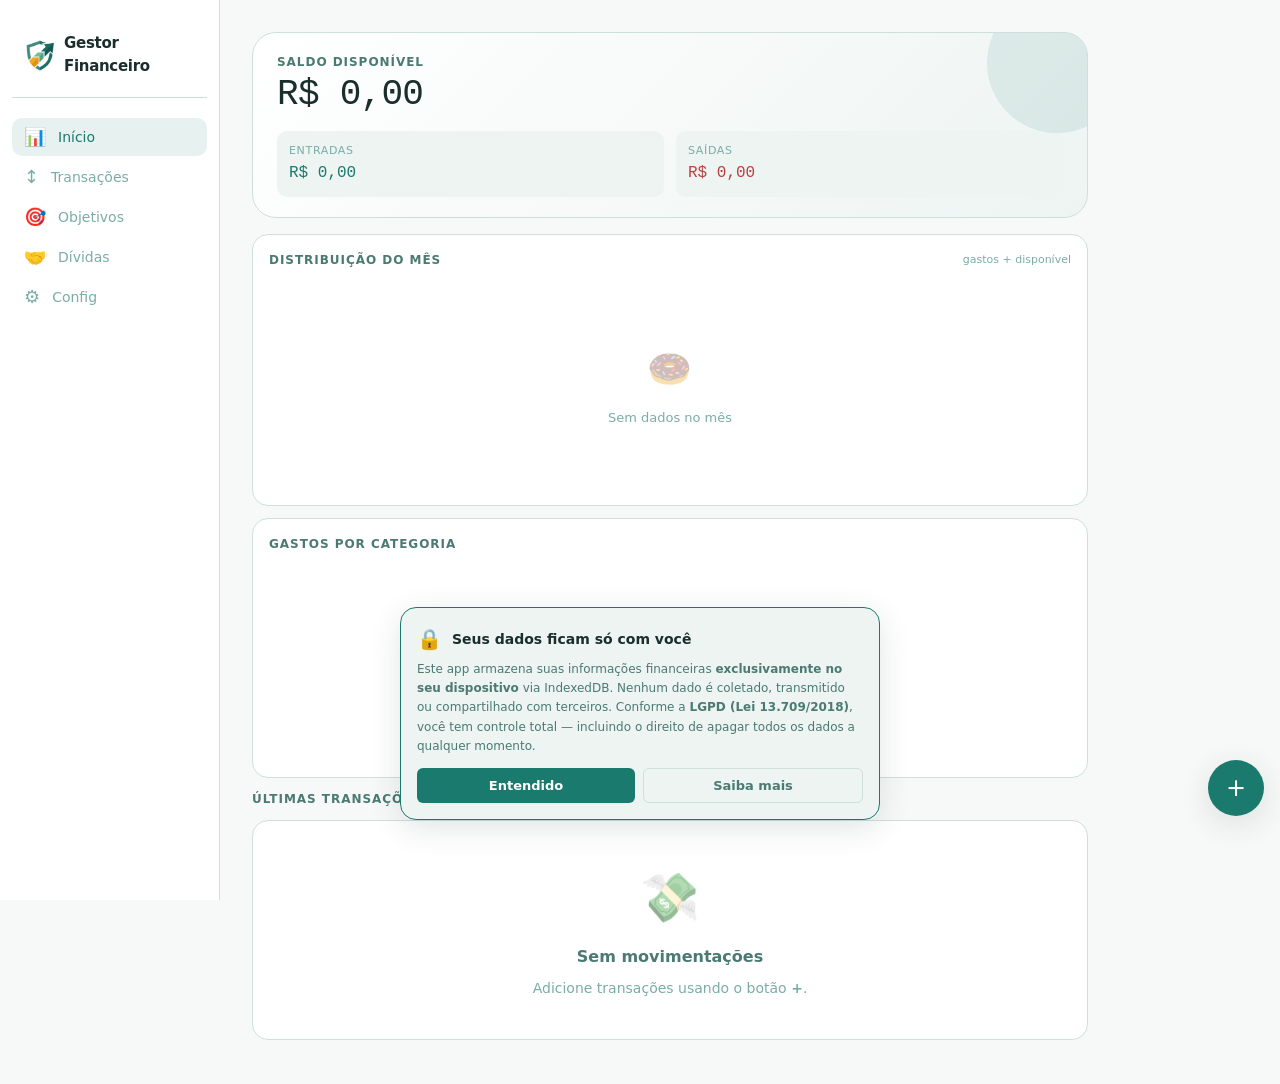
==== index.html @ 72be5dc5 "first commit" ====
<!DOCTYPE html>
<html lang="pt-BR">
<head>
  <meta charset="UTF-8">
  <meta name="viewport" content="width=device-width, initial-scale=1.0, maximum-scale=1.0, user-scalable=no">
  <meta http-equiv="X-UA-Compatible" content="IE=edge">
  <meta name="theme-color" content="#0a1a18">
  <meta name="description" content="Controle suas finanças pessoais com privacidade total. Sem cadastro, sem servidor.">
  <meta name="apple-mobile-web-app-capable" content="yes">
  <meta name="apple-mobile-web-app-status-bar-style" content="black-translucent">
  <meta name="apple-mobile-web-app-title" content="Gestor">
  <meta name="mobile-web-app-capable" content="yes">
  <meta name="application-name" content="Gestor Financeiro">
  <meta name="format-detection" content="telephone=no">

  <!-- Favicon -->
  <link rel="icon" href="[data-uri]">

  <title>Gestor Financeiro</title>

  <!-- CSP: block external connections (LGPD — no data leaves the device) -->
  <meta http-equiv="Content-Security-Policy"
        content="default-src 'self'; script-src 'self' 'unsafe-inline'; style-src 'self' 'unsafe-inline' https://fonts.googleapis.com; font-src https://fonts.gstatic.com; connect-src 'none'; img-src 'self' data: blob:; worker-src blob:; object-src 'none';">

  <!-- Google Fonts: Inter (body) + DM Mono (numbers) -->
  <link rel="preconnect" href="https://fonts.googleapis.com" crossorigin>
  <link rel="preconnect" href="https://fonts.gstatic.com" crossorigin>
  <link href="https://fonts.googleapis.com/css2?family=Inter:wght@400;500;600;700&family=DM+Mono:wght@400;500&display=swap" rel="stylesheet" referrerpolicy="no-referrer">

  <!-- CSS: tokens → base → app -->
  <link rel="stylesheet" href="css/tokens.css">
  <link rel="stylesheet" href="css/base.css">
  <link rel="stylesheet" href="css/app.css">
</head>

<body>
  <!-- Toast container (ARIA live region) -->
  <div class="toast-container" id="toastContainer" aria-live="polite" aria-atomic="false"></div>

  <!-- LGPD Banner -->
  <aside class="lgpd-banner" id="lgpdBanner" role="complementary" aria-label="Aviso de privacidade">
    <div style="display:-webkit-flex;display:flex;-webkit-align-items:center;align-items:center;gap:10px;margin-bottom:6px">
      <span style="font-size:20px">🔒</span>
      <p class="lgpd-banner__title" style="margin:0">Seus dados ficam só com você</p>
    </div>
    <p class="lgpd-banner__text">
      Este app armazena suas informações financeiras <strong>exclusivamente no seu dispositivo</strong> via IndexedDB.
      Nenhum dado é coletado, transmitido ou compartilhado com terceiros. Conforme a <strong>LGPD (Lei 13.709/2018)</strong>,
      você tem controle total — incluindo o direito de apagar todos os dados a qualquer momento.
    </p>
    <div class="lgpd-banner__actions">
      <button class="lgpd-banner__btn lgpd-banner__btn--accept" id="lgpdAccept" aria-label="Aceitar e fechar aviso">Entendido</button>
      <button class="lgpd-banner__btn lgpd-banner__btn--reject" id="lgpdDetails" type="button">Saiba mais</button>
    </div>
  </aside>

  <div class="app-shell">
    <!-- TOP HEADER (mobile only) -->
    <header class="top-header" role="banner">
      <div class="top-header__brand">
        <div class="top-header__brand-icon"><img src="assets/VFIcon.png" alt="Gestor Financeiro" width="36" height="36"></div>
        <span>Gestor</span>
      </div>
      <nav class="top-header__month-nav" aria-label="Navegação mensal">
        <button class="month-nav__btn" id="prevMonthBtn" aria-label="Mês anterior">‹</button>
        <span class="month-nav__label" id="monthLabel" aria-live="polite">Mês</span>
        <button class="month-nav__btn" id="nextMonthBtn" aria-label="Próximo mês">›</button>
      </nav>
    </header>

    <!-- BOTTOM / SIDE NAV -->
    <nav class="bottom-nav" role="navigation" aria-label="Navegação principal">
      <div class="bottom-nav__brand" id="desktopBrand" style="display:none">
        <span class="bottom-nav__brand-icon"><img src="assets/VFIcon.png" alt="Gestor Financeiro" width="28" height="28"></span>
        Gestor Financeiro
      </div>

      <button class="bottom-nav__item is-active" data-page="dashboard" aria-label="Dashboard" aria-current="page">
        <span class="bottom-nav__icon" aria-hidden="true">📊</span>
        <span>Início</span>
      </button>
      <button class="bottom-nav__item" data-page="transacoes" aria-label="Transações">
        <span class="bottom-nav__icon" aria-hidden="true">↕️</span>
        <span>Transações</span>
      </button>
      <button class="bottom-nav__item" data-page="objetivos" aria-label="Objetivos">
        <span class="bottom-nav__icon" aria-hidden="true">🎯</span>
        <span>Objetivos</span>
      </button>
      <button class="bottom-nav__item" data-page="dividas" aria-label="Dívidas">
        <span class="bottom-nav__icon" aria-hidden="true">🤝</span>
        <span>Dívidas</span>
      </button>
      <button class="bottom-nav__item" data-page="config" aria-label="Configurações">
        <span class="bottom-nav__icon" aria-hidden="true">⚙️</span>
        <span>Config</span>
      </button>
    </nav>

    <!-- MAIN CONTENT -->
    <main class="main-content" id="mainContent" role="main">

      <!-- ======== PAGE: DASHBOARD ======== -->
      <section class="page is-active fade-in" id="page-dashboard" aria-label="Dashboard">
        <div class="balance-hero" id="balanceHero">
          <p class="balance-hero__label">Saldo disponível</p>
          <p class="balance-hero__amount" id="balanceAmount" aria-live="polite" aria-atomic="true">R$ 0,00</p>
          <div class="balance-hero__stats">
            <div class="balance-stat">
              <p class="balance-stat__label">Entradas</p>
              <p class="balance-stat__value balance-stat__value--green" id="totalIncome">R$ 0,00</p>
            </div>
            <div class="balance-stat">
              <p class="balance-stat__label">Saídas</p>
              <p class="balance-stat__value balance-stat__value--red" id="totalExpense">R$ 0,00</p>
            </div>
          </div>
        </div>

        <div class="card" id="donutCard">
          <div class="card__header">
            <h2 class="card__title">Distribuição do mês</h2>
            <span style="font-size:.6875rem;color:var(--clr-text-dim)">gastos + disponível</span>
          </div>
          <div class="donut-wrap" id="donutWrap">
            <div class="donut-empty">
              <p class="empty-state__icon" style="font-size:36px;opacity:.4">🍩</p>
              <p style="font-size:.8125rem;color:var(--clr-text-dim);margin-top:8px">Sem dados no mês</p>
            </div>
          </div>
          <div class="donut-legend" id="donutLegend" role="list" aria-label="Legenda do gráfico"></div>
        </div>

        <div class="card">
          <div class="card__header">
            <h2 class="card__title">Gastos por categoria</h2>
          </div>
          <div id="categoriesBreakdown">
            <div class="empty-state">
              <p class="empty-state__icon">📋</p>
              <p class="empty-state__title">Nenhum gasto ainda</p>
              <p class="empty-state__desc">Adicione transações para ver o resumo por categoria.</p>
            </div>
          </div>
        </div>

        <div class="section-header">
          <h2 class="section-title">Últimas transações</h2>
        </div>
        <div class="card card--flush" id="recentTxCard">
          <div class="tx-list" id="recentTxList">
            <div class="empty-state">
              <p class="empty-state__icon">💸</p>
              <p class="empty-state__title">Sem movimentações</p>
              <p class="empty-state__desc">Toque em <strong>+</strong> para registrar sua primeira transação.</p>
            </div>
          </div>
        </div>
      </section>

      <!-- ======== PAGE: TRANSAÇÕES ======== -->
      <section class="page fade-in" id="page-transacoes" aria-label="Transações">
        <div class="section-header">
          <h2 class="section-title">Todas as transações</h2>
          <div class="top-header__month-nav" aria-label="Navegação mensal">
            <button class="month-nav__btn" id="prevMonthBtn2" aria-label="Mês anterior">‹</button>
            <span class="month-nav__label" id="monthLabel2">Mês</span>
            <button class="month-nav__btn" id="nextMonthBtn2" aria-label="Próximo mês">›</button>
          </div>
        </div>

        <div class="tx-filters" id="txFilters">
          <div class="tx-filters__row">
            <button class="tx-filter-chip is-active" data-filter-type="all">Todos</button>
            <button class="tx-filter-chip" data-filter-type="receita">↑ Entradas</button>
            <button class="tx-filter-chip" data-filter-type="despesa">↓ Saídas</button>
          </div>
          <div class="tx-filters__row" style="margin-top:var(--sp-2)">
            <select class="tx-filter-select" id="txFilterCategory" aria-label="Filtrar por categoria">
              <option value="">Todas as categorias</option>
            </select>
            <select class="tx-filter-select" id="txFilterPayment" aria-label="Filtrar por pagamento">
              <option value="">Todas as formas</option>
              <option value="PIX">PIX</option>
              <option value="Cartão de Crédito">Cartão de Crédito</option>
              <option value="Cartão de Débito">Cartão de Débito</option>
              <option value="Boleto">Boleto</option>
              <option value="Dinheiro">Dinheiro</option>
            </select>
          </div>
        </div>

        <div class="card card--flush" id="allTxCard">
          <div class="tx-list" id="allTxList">
            <div class="empty-state">
              <p class="empty-state__icon">💸</p>
              <p class="empty-state__title">Sem movimentações neste mês</p>
              <p class="empty-state__desc">Adicione receitas ou despesas usando o botão <strong>+</strong>.</p>
            </div>
          </div>
        </div>
      </section>

      <!-- ======== PAGE: OBJETIVOS ======== -->
      <section class="page fade-in" id="page-objetivos" aria-label="Objetivos financeiros">
        <div class="section-header">
          <h2 class="section-title">Meus objetivos</h2>
          <button class="btn btn--sm" id="addGoalBtn" style="width:auto;background:var(--clr-accent-bg);border:1px solid var(--clr-accent);color:var(--clr-accent);">
            + Novo objetivo
          </button>
        </div>
        <div id="goalsList">
          <div class="empty-state">
            <p class="empty-state__icon">🎯</p>
            <p class="empty-state__title">Nenhum objetivo ainda</p>
            <p class="empty-state__desc">Crie metas financeiras como Reserva de Emergência ou Viagem dos Sonhos.</p>
          </div>
        </div>
      </section>

      <!-- ======== PAGE: DÍVIDAS ======== -->
      <section class="page fade-in" id="page-dividas" aria-label="Controle de dívidas">
        <div class="section-header">
          <h2 class="section-title">Controle de dívidas</h2>
          <button class="btn btn--sm" id="addDebtBtn" style="width:auto;background:var(--clr-accent-bg);border:1px solid var(--clr-accent);color:var(--clr-accent);">
            + Nova dívida
          </button>
        </div>

        <div class="tab-bar" role="tablist">
          <button class="tab-bar__tab is-active" role="tab" data-debt-tab="devo" aria-selected="true">💳 Devo</button>
          <button class="tab-bar__tab" role="tab" data-debt-tab="me_devem" aria-selected="false">📥 Me devem</button>
        </div>

        <div id="debtsList">
          <div class="empty-state">
            <p class="empty-state__icon">🤝</p>
            <p class="empty-state__title">Nenhum registro</p>
            <p class="empty-state__desc">Registre dívidas a pagar ou valores que te devem.</p>
          </div>
        </div>
      </section>

      <!-- ======== PAGE: CONFIGURAÇÕES ======== -->
      <section class="page fade-in" id="page-config" aria-label="Configurações">
        <div class="config-logo-wrap">
          <img src="assets/VFLogo.png" alt="Gestor Financeiro" class="config-logo">
        </div>

        <div class="section-header">
          <h2 class="section-title">Configurações</h2>
        </div>

        <div class="card" style="margin-bottom:var(--sp-4)">
          <div class="card__header">
            <h3 class="card__title">Aparência</h3>
          </div>
          <p style="font-size:.8125rem;color:var(--clr-text-muted);margin-bottom:var(--sp-4);line-height:1.6">
            O tema segue automaticamente as preferências do seu sistema. Você pode substituir manualmente abaixo.
          </p>
          <div class="theme-toggle-group" role="group" aria-label="Escolha o tema">
            <button class="theme-btn" id="themeDarkBtn"  data-theme-val="dark">
              <span class="theme-btn__icon">🌙</span>
              <span class="theme-btn__label">Escuro</span>
            </button>
            <button class="theme-btn" id="themeAutoBtn"  data-theme-val="auto">
              <span class="theme-btn__icon">⚙️</span>
              <span class="theme-btn__label">Automático</span>
            </button>
            <button class="theme-btn" id="themeLightBtn" data-theme-val="light">
              <span class="theme-btn__icon">☀️</span>
              <span class="theme-btn__label">Claro</span>
            </button>
          </div>
        </div>

        <div class="card" style="margin-bottom:var(--sp-4)">
          <div class="card__header">
            <h3 class="card__title">Backup dos dados</h3>
          </div>
          <p style="font-size:.8125rem;color:var(--clr-text-muted);margin-bottom:var(--sp-4);line-height:1.6">
            Seus dados ficam salvos neste dispositivo. Faça backup regularmente para não perder suas informações.
          </p>
          <div class="backup-actions">
            <button class="backup-btn" id="exportBtn">
              <span class="backup-btn__icon">📤</span>
              <span>Exportar JSON</span>
            </button>
            <button class="backup-btn" id="shareBtn" style="background:var(--clr-accent);color:var(--clr-accent-text)">
              <span class="backup-btn__icon">🔗</span>
              <span>Compartilhar</span>
            </button>
            <label class="backup-btn" for="importInput" style="cursor:pointer">
              <span class="backup-btn__icon">📥</span>
              <span>Importar JSON</span>
              <input type="file" id="importInput" accept=".json" style="display:none" aria-label="Importar arquivo de backup">
            </label>
          </div>
        </div>

        <div class="card">
          <div class="card__header">
            <h3 class="card__title">Dados & Privacidade</h3>
          </div>
          <p style="font-size:.8125rem;color:var(--clr-text-muted);margin-bottom:var(--sp-3);line-height:1.6" id="privacidade">
            🔒 <strong>100% local e privado.</strong> Todos os dados são armazenados no seu navegador via IndexedDB
            e <strong>nunca saem do seu dispositivo</strong>. Nenhuma informação é enviada a servidores externos.
          </p>
          <p style="font-size:.8125rem;color:var(--clr-text-muted);margin-bottom:var(--sp-4);line-height:1.6">
            📋 <strong>LGPD (Lei 13.709/2018):</strong> Você tem direito de acessar, corrigir e excluir seus dados
            a qualquer momento usando o botão abaixo. Nenhum dado é compartilhado com terceiros.
          </p>
          <button class="btn btn--danger btn--sm" id="clearDataBtn" style="width:100%">
            🗑️ Apagar todos os dados
          </button>
        </div>

        <div class="card mt-4" style="background:transparent;border-color:var(--clr-border)">
          <p style="font-size:.75rem;color:var(--clr-text-dim);text-align:center;line-height:1.8">
            Gestor Financeiro v1.1 · 100% offline<br>
            Nenhum cadastro necessário · LGPD compliant<br>
            <button id="privPolicyBtn" type="button" style="background:none;border:none;color:var(--clr-accent);font-size:.75rem;cursor:pointer;text-decoration:underline;padding:0">Política de Privacidade</button>
          </p>
        </div>
      </section>

    </main>
  </div>

  <!-- FAB -->
  <button class="fab" id="fabBtn" aria-label="Adicionar transação">+</button>

  <!-- CONFIRM DIALOG -->
  <div class="overlay" id="confirmDialog" role="alertdialog" aria-modal="true" aria-labelledby="confirmMsg"
       style="-webkit-align-items:center;align-items:center;-webkit-justify-content:center;justify-content:center">
    <div class="confirm-dialog__box">
      <span class="confirm-dialog__icon" aria-hidden="true" id="confirmIcon">⚠️</span>
      <p class="confirm-dialog__msg" id="confirmMsg"></p>
      <div class="confirm-dialog__actions">
        <button class="btn btn--danger" id="confirmOkBtn" type="button">Confirmar</button>
        <button class="btn btn--ghost"  id="confirmCancelBtn" type="button">Cancelar</button>
      </div>
    </div>
  </div>

  <!-- DRAWER: NOVA TRANSAÇÃO -->
  <div class="overlay" id="txOverlay" role="dialog" aria-modal="true" aria-label="Nova transação">
    <div class="drawer" id="txDrawer">
      <div class="drawer__handle" aria-hidden="true"></div>
      <h2 class="drawer__title" id="txDrawerTitle">Nova transação</h2>

      <div class="type-toggle" role="group" aria-label="Tipo de transação">
        <button class="type-toggle__btn is-active-income" id="typeIncomeBtn" aria-pressed="true">↑ Entrada</button>
        <button class="type-toggle__btn" id="typeExpenseBtn" aria-pressed="false">↓ Saída</button>
      </div>

      <div class="form-group">
        <label class="form-label" for="txAmount">Valor (R$)</label>
        <input type="tel" class="form-control form-control--mono" id="txAmount" placeholder="0,00" inputmode="decimal" autocomplete="off">
        <span class="form-error" id="txAmountError">Informe um valor válido.</span>
      </div>

      <div class="form-group">
        <label class="form-label" for="txDesc">Descrição</label>
        <input type="text" class="form-control" id="txDesc" placeholder="Ex: Supermercado, Salário..." maxlength="80" autocomplete="off">
        <span class="form-error" id="txDescError">Descrição obrigatória.</span>
      </div>

      <div class="form-group" id="categoryGroup">
        <label class="form-label" for="txCategory">Categoria</label>
        <select class="form-control" id="txCategory"></select>
      </div>

      <div class="form-group" id="paymentGroup">
        <label class="form-label" for="txPayment">Forma de pagamento</label>
        <select class="form-control" id="txPayment">
          <option value="PIX">⚡ PIX</option>
          <option value="Cartão de Crédito">💳 Cartão de Crédito</option>
          <option value="Cartão de Débito">🏦 Cartão de Débito</option>
          <option value="Boleto">📄 Boleto</option>
          <option value="Dinheiro">💵 Dinheiro</option>
        </select>
      </div>

      <div class="form-group" id="installmentGroup" style="display:none">
        <label class="form-label">Parcelamento</label>
        <div class="installment-row">
          <div>
            <label class="form-label" for="txInstallCurrent" style="font-size:.7rem">Parcela atual</label>
            <input type="tel" class="form-control" id="txInstallCurrent" value="1" min="1" inputmode="numeric">
          </div>
          <div>
            <label class="form-label" for="txInstallTotal" style="font-size:.7rem">Total de parcelas</label>
            <input type="tel" class="form-control" id="txInstallTotal" value="1" min="1" inputmode="numeric">
          </div>
        </div>
      </div>

      <div class="form-group">
        <label class="form-label" for="txDate">Data</label>
        <input type="date" class="form-control" id="txDate">
      </div>

      <button class="btn btn--primary mt-4" id="saveTxBtn">Salvar transação</button>
      <button class="btn btn--ghost mt-2" id="cancelTxBtn">Cancelar</button>
    </div>
  </div>

  <!-- DRAWER: NOVO OBJETIVO -->
  <div class="overlay" id="goalOverlay" role="dialog" aria-modal="true" aria-label="Novo objetivo">
    <div class="drawer">
      <div class="drawer__handle" aria-hidden="true"></div>
      <h2 class="drawer__title" id="goalDrawerTitle">Novo objetivo</h2>

      <div class="form-group">
        <label class="form-label" for="goalName">Nome do objetivo</label>
        <input type="text" class="form-control" id="goalName" placeholder="Ex: Reserva de Emergência" maxlength="60" autocomplete="off">
        <span class="form-error" id="goalNameError">Nome obrigatório.</span>
      </div>

      <div class="form-group">
        <label class="form-label" for="goalTarget">Valor alvo (R$)</label>
        <input type="tel" class="form-control form-control--mono" id="goalTarget" placeholder="0,00" inputmode="decimal" autocomplete="off">
        <span class="form-error" id="goalTargetError">Informe um valor válido.</span>
      </div>

      <div class="form-group">
        <label class="form-label" for="goalDeadline">Data limite</label>
        <input type="date" class="form-control" id="goalDeadline">
      </div>

      <button class="btn btn--primary mt-4" id="saveGoalBtn">Criar objetivo</button>
      <button class="btn btn--ghost mt-2" id="cancelGoalBtn">Cancelar</button>
    </div>
  </div>

  <!-- DRAWER: NOVA DÍVIDA -->
  <div class="overlay" id="debtOverlay" role="dialog" aria-modal="true" aria-label="Nova dívida">
    <div class="drawer">
      <div class="drawer__handle" aria-hidden="true"></div>
      <h2 class="drawer__title">Nova dívida</h2>

      <div class="type-toggle" role="group" aria-label="Tipo de dívida">
        <button class="type-toggle__btn is-active-expense" id="debtTypeDewoBtn" data-type="devo" aria-pressed="true">💳 Devo</button>
        <button class="type-toggle__btn" id="debtTypeMeBtn" data-type="me_devem" aria-pressed="false">📥 Me devem</button>
      </div>

      <div class="form-group">
        <label class="form-label" for="debtDesc">Descrição</label>
        <input type="text" class="form-control" id="debtDesc" placeholder="Ex: Empréstimo carro..." maxlength="80" autocomplete="off">
        <span class="form-error" id="debtDescError">Descrição obrigatória.</span>
      </div>

      <div class="form-group">
        <label class="form-label" for="debtTotal">Valor total (R$)</label>
        <input type="tel" class="form-control form-control--mono" id="debtTotal" placeholder="0,00" inputmode="decimal" autocomplete="off">
        <span class="form-error" id="debtTotalError">Informe um valor válido.</span>
      </div>

      <div class="form-group">
        <label class="form-label" for="debtPaid">Valor já pago (R$)</label>
        <input type="tel" class="form-control form-control--mono" id="debtPaid" placeholder="0,00" inputmode="decimal" value="0">
      </div>

      <div class="form-group">
        <label class="form-label" for="debtDue">Vencimento</label>
        <input type="date" class="form-control" id="debtDue">
      </div>

      <button class="btn btn--primary mt-4" id="saveDebtBtn">Salvar dívida</button>
      <button class="btn btn--ghost mt-2" id="cancelDebtBtn">Cancelar</button>
    </div>
  </div>

  <!-- DRAWER: APORTE / RESGATE EM OBJETIVO -->
  <div class="overlay" id="goalActionOverlay" role="dialog" aria-modal="true" aria-label="Movimentação no objetivo">
    <div class="drawer">
      <div class="drawer__handle" aria-hidden="true"></div>
      <h2 class="drawer__title" id="goalActionTitle">Aportar no objetivo</h2>
      <input type="hidden" id="goalActionId">
      <input type="hidden" id="goalActionType">

      <div class="form-group">
        <label class="form-label" for="goalActionAmt">Valor (R$)</label>
        <input type="tel" class="form-control form-control--mono" id="goalActionAmt" placeholder="0,00" inputmode="decimal" autocomplete="off">
        <span class="form-error" id="goalActionAmtError">Informe um valor válido.</span>
      </div>

      <button class="btn btn--primary mt-4" id="saveGoalActionBtn">Confirmar</button>
      <button class="btn btn--ghost mt-2" id="cancelGoalActionBtn">Cancelar</button>
    </div>
  </div>

  <!-- DRAWER: AMORTIZAÇÃO DE DÍVIDA -->
  <div class="overlay" id="payDebtOverlay" role="dialog" aria-modal="true" aria-label="Registrar pagamento">
    <div class="drawer">
      <div class="drawer__handle" aria-hidden="true"></div>
      <h2 class="drawer__title">Registrar pagamento</h2>
      <input type="hidden" id="payDebtId">
      <input type="hidden" id="payDebtTipo">

      <div class="form-group">
        <label class="form-label" for="payDebtAmt">Valor pago agora (R$)</label>
        <input type="tel" class="form-control form-control--mono" id="payDebtAmt" placeholder="0,00" inputmode="decimal" autocomplete="off">
        <span class="form-error" id="payDebtAmtError">Informe um valor válido.</span>
      </div>

      <button class="btn btn--primary mt-4" id="savePayDebtBtn">Registrar pagamento</button>
      <button class="btn btn--ghost mt-2" id="cancelPayDebtBtn">Cancelar</button>
    </div>
  </div>

  <!-- DRAWER: EDITAR OBJETIVO -->
  <div class="overlay" id="editGoalOverlay" role="dialog" aria-modal="true" aria-label="Editar objetivo">
    <div class="drawer">
      <div class="drawer__handle" aria-hidden="true"></div>
      <h2 class="drawer__title">Editar objetivo</h2>
      <input type="hidden" id="editGoalId">

      <div class="form-group">
        <label class="form-label" for="editGoalName">Nome</label>
        <input type="text" class="form-control" id="editGoalName" maxlength="60" autocomplete="off">
        <span class="form-error" id="editGoalNameError">Nome obrigatório.</span>
      </div>

      <div class="form-group">
        <label class="form-label" for="editGoalTarget">Valor alvo (R$)</label>
        <input type="tel" class="form-control form-control--mono" id="editGoalTarget" placeholder="0,00" inputmode="decimal" autocomplete="off">
        <span class="form-error" id="editGoalTargetError">Informe um valor válido.</span>
      </div>

      <div class="form-group">
        <label class="form-label" for="editGoalCurrent">Valor atual (R$)</label>
        <input type="tel" class="form-control form-control--mono" id="editGoalCurrent" placeholder="0,00" inputmode="decimal" autocomplete="off">
      </div>

      <div class="form-group">
        <label class="form-label" for="editGoalDeadline">Data limite</label>
        <input type="date" class="form-control" id="editGoalDeadline">
      </div>

      <button class="btn btn--primary mt-4" id="saveEditGoalBtn">Salvar alterações</button>
      <button class="btn btn--ghost mt-2" id="cancelEditGoalBtn">Cancelar</button>
    </div>
  </div>

  <!-- DRAWER: EDITAR DÍVIDA -->
  <div class="overlay" id="editDebtOverlay" role="dialog" aria-modal="true" aria-label="Editar dívida">
    <div class="drawer">
      <div class="drawer__handle" aria-hidden="true"></div>
      <h2 class="drawer__title">Editar dívida</h2>
      <input type="hidden" id="editDebtId">

      <div class="type-toggle" role="group" aria-label="Tipo de dívida">
        <button class="type-toggle__btn" id="editDebtTypeDewoBtn" data-type="devo" aria-pressed="false">💳 Devo</button>
        <button class="type-toggle__btn" id="editDebtTypeMeBtn"   data-type="me_devem" aria-pressed="false">📥 Me devem</button>
      </div>

      <div class="form-group">
        <label class="form-label" for="editDebtDesc">Descrição</label>
        <input type="text" class="form-control" id="editDebtDesc" maxlength="80" autocomplete="off">
        <span class="form-error" id="editDebtDescError">Descrição obrigatória.</span>
      </div>

      <div class="form-group">
        <label class="form-label" for="editDebtTotal">Valor total (R$)</label>
        <input type="tel" class="form-control form-control--mono" id="editDebtTotal" placeholder="0,00" inputmode="decimal" autocomplete="off">
        <span class="form-error" id="editDebtTotalError">Informe um valor válido.</span>
      </div>

      <div class="form-group">
        <label class="form-label" for="editDebtPaid">Valor já pago (R$)</label>
        <input type="tel" class="form-control form-control--mono" id="editDebtPaid" placeholder="0,00" inputmode="decimal" autocomplete="off">
      </div>

      <div class="form-group">
        <label class="form-label" for="editDebtDue">Vencimento</label>
        <input type="date" class="form-control" id="editDebtDue">
      </div>

      <button class="btn btn--primary mt-4" id="saveEditDebtBtn">Salvar alterações</button>
      <button class="btn btn--ghost mt-2" id="cancelEditDebtBtn">Cancelar</button>
    </div>
  </div>

  <!-- DRAWER: EDITAR TRANSAÇÃO -->
  <div class="overlay" id="editTxOverlay" role="dialog" aria-modal="true" aria-label="Editar transação">
    <div class="drawer">
      <div class="drawer__handle" aria-hidden="true"></div>
      <h2 class="drawer__title">Editar transação</h2>
      <input type="hidden" id="editTxId">

      <span id="editTxLinkedBadge" style="display:none;align-items:center;gap:6px;font-size:.75rem;font-weight:600;color:var(--clr-accent);background:var(--clr-accent-bg);border:1px solid var(--clr-accent);border-radius:100px;padding:3px 10px;margin-bottom:var(--sp-3)"></span>

      <div class="type-toggle" role="group" aria-label="Tipo de transação">
        <button class="type-toggle__btn" id="editTypeIncomeBtn" aria-pressed="false">↑ Entrada</button>
        <button class="type-toggle__btn" id="editTypeExpenseBtn" aria-pressed="false">↓ Saída</button>
      </div>

      <div class="form-group">
        <label class="form-label" for="editTxAmount">Valor (R$)</label>
        <input type="tel" class="form-control form-control--mono" id="editTxAmount" placeholder="0,00" inputmode="decimal" autocomplete="off">
        <span class="form-error" id="editTxAmountError">Informe um valor válido.</span>
      </div>

      <div class="form-group">
        <label class="form-label" for="editTxDesc">Descrição</label>
        <input type="text" class="form-control" id="editTxDesc" maxlength="80" autocomplete="off">
        <span class="form-error" id="editTxDescError">Descrição obrigatória.</span>
      </div>

      <div class="form-group">
        <label class="form-label" for="editTxCategory">Categoria</label>
        <select class="form-control" id="editTxCategory"></select>
      </div>

      <div class="form-group" id="editPaymentGroup">
        <label class="form-label" for="editTxPayment">Forma de pagamento</label>
        <select class="form-control" id="editTxPayment">
          <option value="PIX">⚡ PIX</option>
          <option value="Cartão de Crédito">💳 Cartão de Crédito</option>
          <option value="Cartão de Débito">🏦 Cartão de Débito</option>
          <option value="Boleto">📄 Boleto</option>
          <option value="Dinheiro">💵 Dinheiro</option>
        </select>
      </div>

      <div class="form-group">
        <label class="form-label" for="editTxDate">Data</label>
        <input type="date" class="form-control" id="editTxDate">
      </div>

      <button class="btn btn--primary mt-4" id="saveEditTxBtn">Salvar alterações</button>
      <button class="btn btn--ghost mt-2" id="cancelEditTxBtn">Cancelar</button>
    </div>
  </div>

  <!-- Bootstrap vanilla JS (ES modules) -->
  <script type="module" src="src/app.js"></script>
</body>
</html>
---- css/tokens.css ----
/* ============================================================
   CSS CUSTOM PROPERTIES — Design Tokens
   Brand palette: teal-green (#1a7a6e, #2aab96), amber/gold (#e8a020), dark navy bg
   Supports: dark (default), light, auto (system preference)
   ============================================================ */

/* ── DARK MODE (DEFAULT) ─────────────────────────────────────── */
:root {
  /* Brand — from logo */
  --clr-teal:        #2aab96;
  --clr-teal-dim:    #1a7a6e;
  --clr-teal-deep:   #0e5c52;
  --clr-gold:        #e8a020;
  --clr-gold-dim:    #b87a10;

  /* Backgrounds */
  --clr-bg:          #0a1a18;
  --clr-surface:     #112420;
  --clr-surface-2:   #1a3530;
  --clr-border:      #234d45;

  /* Text */
  --clr-text:        #e8f5f3;
  --clr-text-muted:  #7ab8b0;
  --clr-text-dim:    #4a8880;

  /* Semantic — Expense categories */
  --clr-green:       #2aab96;
  --clr-green-dim:   #1a7a6e;
  --clr-green-bg:    rgba(42,171,150,.15);
  --clr-red:         #ef5350;
  --clr-red-dim:     #c62828;
  --clr-red-bg:      rgba(239,83,80,.13);
  --clr-amber:       #e8a020;
  --clr-amber-bg:    rgba(232,160,32,.15);
  --clr-blue:        #26a69a;
  --clr-blue-bg:     rgba(38,166,154,.13);

  /* Semantic — Income categories (distinct from expense) */
  --clr-income-teal:  #26a69a;
  --clr-income-green: #66bb6a;
  --clr-income-orange:#ffa726;
  --clr-income-blue:  #42a5f5;
  --clr-income-purple:#ab47bc;
  --clr-income-red:   #ef5350;
  --clr-income-cyan:  #26c6da;
  --clr-income-lime:  #d4e157;

  /* Linked categories */
  --clr-goal:        #f06292;
  --clr-debt:        #ff8a65;

  /* Accent (primary action) */
  --clr-accent:      #2aab96;
  --clr-accent-bg:   rgba(42,171,150,.15);
  --clr-accent-text: #0a1a18;

  /* Header */
  --clr-header-bg:   rgba(10,26,24,.96);

  /* Shadows */
  --shadow-sm: 0 1px 3px rgba(0,0,0,.5);
  --shadow-md: 0 4px 16px rgba(0,0,0,.6);
  --shadow-lg: 0 8px 32px rgba(0,0,0,.7);

  /* Typography */
  --font-body:  'Inter', system-ui, sans-serif;
  --font-mono:  'DM Mono', 'Courier New', monospace;

  /* Spacing grid: 8px base */
  --sp-1: 4px;  --sp-2: 8px;  --sp-3: 12px; --sp-4: 16px;
  --sp-5: 20px; --sp-6: 24px; --sp-8: 32px; --sp-10: 40px;

  /* Radius */
  --r-sm: 6px; --r-md: 10px; --r-lg: 16px; --r-xl: 24px;

  /* Transitions */
  --t-fast: 150ms ease; --t-base: 250ms ease; --t-slow: 400ms ease;

  /* Nav */
  --nav-h: 64px; --bottom-nav-h: 68px;

  /* Donut chart — distinct cyan for "Disponível" */
  --clr-disponivel: #4dd0e1;
}

/* ── LIGHT MODE ──────────────────────────────────────────────── */
[data-theme="light"] {
  /* Backgrounds — warm white/cream, not blue-tinted */
  --clr-bg:          #f7f9f8;
  --clr-surface:     #ffffff;
  --clr-surface-2:   #edf4f2;
  --clr-border:      #cde0dc;
  --clr-header-bg:   rgba(247,249,248,.97);

  /* Text — dark charcoal, never pure black */
  --clr-text:        #1a2e2b;
  --clr-text-muted:  #4a7a72;
  --clr-text-dim:    #7aada6;

  /* Semantic — pastel, not neon */
  --clr-green:       #1a7a6e;
  --clr-green-dim:   #0e5c52;
  --clr-green-bg:    rgba(26,122,110,.09);
  --clr-red:         #b84040;
  --clr-red-dim:     #8b2e2e;
  --clr-red-bg:      rgba(184,64,64,.09);
  --clr-amber:       #9a6a10;
  --clr-amber-bg:    rgba(154,106,16,.09);
  --clr-blue:        #2e7a8a;
  --clr-blue-bg:     rgba(46,122,138,.09);

  /* Income pastel variants */
  --clr-income-teal:  #2e7a8a;
  --clr-income-green: #388e3c;
  --clr-income-orange:#c47600;
  --clr-income-blue:  #1565c0;
  --clr-income-purple:#7b1fa2;
  --clr-income-red:   #c62828;
  --clr-income-cyan:  #00838f;
  --clr-income-lime:  #827717;

  /* Linked */
  --clr-goal:        #c2185b;
  --clr-debt:        #e65100;

  /* Accent */
  --clr-accent:      #1a7a6e;
  --clr-accent-bg:   rgba(26,122,110,.1);
  --clr-accent-text: #ffffff;

  /* Shadows — subtle */
  --shadow-sm: 0 1px 4px rgba(10,40,35,.08);
  --shadow-md: 0 4px 16px rgba(10,40,35,.1);
  --shadow-lg: 0 8px 32px rgba(10,40,35,.12);

  /* Donut — distinct cyan for "Disponível" */
  --clr-disponivel: #00bcd4;
}

/* ── AUTO (SYSTEM PREFERENCE) ────────────────────────────────── */
@media (prefers-color-scheme: light) {
  :root:not([data-theme="dark"]) {
    --clr-bg:          #f7f9f8;
    --clr-surface:     #ffffff;
    --clr-surface-2:   #edf4f2;
    --clr-border:      #cde0dc;
    --clr-header-bg:   rgba(247,249,248,.97);
    --clr-text:        #1a2e2b;
    --clr-text-muted:  #4a7a72;
    --clr-text-dim:    #7aada6;
    --clr-green:       #1a7a6e;
    --clr-green-dim:   #0e5c52;
    --clr-green-bg:    rgba(26,122,110,.09);
    --clr-red:         #b84040;
    --clr-red-dim:     #8b2e2e;
    --clr-red-bg:      rgba(184,64,64,.09);
    --clr-amber:       #9a6a10;
    --clr-amber-bg:    rgba(154,106,16,.09);
    --clr-blue:        #2e7a8a;
    --clr-blue-bg:     rgba(46,122,138,.09);
    --clr-accent:      #1a7a6e;
    --clr-accent-bg:   rgba(26,122,110,.1);
    --clr-accent-text: #ffffff;
    --clr-header-bg:   rgba(247,249,248,.97);
    --shadow-sm:       0 1px 4px rgba(10,40,35,.08);
    --shadow-md:       0 4px 16px rgba(10,40,35,.1);
    --shadow-lg:       0 8px 32px rgba(10,40,35,.12);
    --clr-disponivel:  #00bcd4;
  }
}
---- css/base.css ----
/* ============================================================
   RESET & BASE
   ============================================================ */
*, *::before, *::after { box-sizing: border-box; margin: 0; padding: 0; }

html { font-size: 16px; -webkit-text-size-adjust: 100%; scroll-behavior: smooth; }

body {
  font-family: var(--font-body);
  background: var(--clr-bg);
  color: var(--clr-text);
  line-height: 1.5;
  min-height: 100vh;
  min-height: -webkit-fill-available;
  min-height: 100dvh;
  overflow-x: hidden;
}

a { color: inherit; text-decoration: none; }
button { font-family: inherit; cursor: pointer; border: none; background: none; }
input, select, textarea { font-family: inherit; font-size: 16px; }
ul, ol { list-style: none; }
img { display: block; max-width: 100%; }

/* Focus visible */
:focus-visible {
  outline: 2px solid var(--clr-accent);
  outline-offset: 2px;
  border-radius: var(--r-sm);
}

/* Scrollbar */
::-webkit-scrollbar { width: 4px; }
::-webkit-scrollbar-track { background: transparent; }
::-webkit-scrollbar-thumb { background: var(--clr-border); border-radius: 4px; }
html { scrollbar-width: thin; scrollbar-color: var(--clr-border) transparent; }

/* ============================================================
   LAYOUT SHELL
   ============================================================ */
.app-shell {
  display: -webkit-flex;
  display: flex;
  -webkit-flex-direction: column;
  flex-direction: column;
  min-height: 100vh;
  min-height: -webkit-fill-available;
  min-height: 100dvh;
}

/* TOP HEADER (mobile) */
.top-header {
  position: -webkit-sticky;
  position: sticky;
  top: 0;
  z-index: 100;
  height: var(--nav-h);
  display: flex;
  align-items: center;
  justify-content: space-between;
  padding: 0 var(--sp-4);
  border-bottom: 1px solid var(--clr-border);
  -webkit-backdrop-filter: blur(12px);
  backdrop-filter: blur(12px);
  background: var(--clr-header-bg, var(--clr-bg));
}

.top-header__brand {
  display: flex;
  align-items: center;
  gap: var(--sp-2);
  font-weight: 700;
  font-size: 1rem;
  letter-spacing: -.02em;
}

.top-header__brand-icon {
  width: 36px; height: 36px;
  border-radius: var(--r-sm);
  overflow: hidden;
  display: -webkit-flex; display: flex;
  -webkit-align-items: center; align-items: center;
  -webkit-justify-content: center; justify-content: center;
  -webkit-flex-shrink: 0; flex-shrink: 0;
}
.top-header__brand-icon img {
  width: 100%; height: 100%;
  object-fit: contain;
  display: block;
}

.top-header__month-nav {
  display: flex;
  align-items: center;
  gap: var(--sp-2);
}

.month-nav__btn {
  width: 32px; height: 32px;
  border-radius: var(--r-sm);
  border: 1px solid var(--clr-border);
  color: var(--clr-text-muted);
  display: flex; align-items: center; justify-content: center;
  transition: background var(--t-fast), color var(--t-fast);
  font-size: 14px;
}
.month-nav__btn:hover { background: var(--clr-surface); color: var(--clr-text); }

.month-nav__label {
  font-size: .875rem;
  font-weight: 600;
  color: var(--clr-text);
  min-width: 100px;
  text-align: center;
  font-variant-numeric: tabular-nums;
}

/* MAIN CONTENT AREA */
.main-content {
  flex: 1;
  padding: var(--sp-4) var(--sp-4) calc(var(--bottom-nav-h) + var(--sp-4));
  max-width: 480px;
  width: 100%;
  margin: 0 auto;
}

/* BOTTOM NAV */
.bottom-nav {
  position: fixed;
  bottom: 0; left: 0; right: 0;
  z-index: 100;
  height: var(--bottom-nav-h);
  display: -webkit-flex;
  display: flex;
  -webkit-align-items: stretch;
  align-items: stretch;
  background: var(--clr-surface);
  border-top: 1px solid var(--clr-border);
  -webkit-backdrop-filter: blur(16px);
  backdrop-filter: blur(16px);
  padding-bottom: env(safe-area-inset-bottom, 0px);
}

.bottom-nav__brand {
  display: none; /* shown on desktop via media query */
}

.bottom-nav__item {
  flex: 1;
  display: -webkit-flex;
  display: flex;
  -webkit-flex-direction: column;
  flex-direction: column;
  -webkit-align-items: center;
  align-items: center;
  -webkit-justify-content: center;
  justify-content: center;
  gap: 4px;
  padding: var(--sp-2) 0;
  color: var(--clr-text-dim);
  transition: color var(--t-fast);
  font-size: .625rem;
  font-weight: 500;
  letter-spacing: .03em;
  text-transform: uppercase;
  -webkit-tap-highlight-color: transparent;
  touch-action: manipulation;
}

.bottom-nav__item.is-active { color: var(--clr-accent); }
.bottom-nav__item:hover { color: var(--clr-text-muted); }

.bottom-nav__icon {
  font-size: 20px;
  line-height: 1;
}

/* PAGE SECTIONS */
.page { display: none; }
.page.is-active { display: block; }

/* ============================================================
   ANIMATIONS
   ============================================================ */
@keyframes shake {
  0%,100% { transform: translateX(0); }
  20%      { transform: translateX(-6px); }
  60%      { transform: translateX(6px); }
}

@keyframes slideDown {
  from { opacity: 0; transform: translateY(-8px); }
  to   { opacity: 1; transform: translateY(0); }
}

@keyframes fadeIn {
  from { opacity: 0; }
  to   { opacity: 1; }
}

@keyframes shimmer {
  0%   { background-position: 200% 0; }
  100% { background-position: -200% 0; }
}

.fade-in { animation: fadeIn var(--t-base) ease forwards; }

/* Reduced motion */
@media (prefers-reduced-motion: reduce) {
  *, *::before, *::after {
    animation-duration: .01ms !important;
    transition-duration: .01ms !important;
  }
}

/* ============================================================
   DESKTOP RESPONSIVE (min-width: 768px)
   ============================================================ */
@media (min-width: 768px) {
  .app-shell {
    flex-direction: row;
  }

  .top-header {
    display: none;
  }

  .bottom-nav {
    position: fixed;
    left: 0; top: 0; bottom: 0; right: auto;
    width: 220px;
    height: 100vh;
    height: 100dvh;
    flex-direction: column;
    align-items: stretch;
    justify-content: flex-start;
    border-top: none;
    border-right: 1px solid var(--clr-border);
    padding: var(--sp-6) var(--sp-3) var(--sp-6);
  }

  .bottom-nav__brand {
    display: flex;
    align-items: center;
    gap: var(--sp-2);
    font-weight: 700;
    font-size: .9375rem;
    letter-spacing: -.02em;
    padding: var(--sp-2) var(--sp-3);
    margin-bottom: var(--sp-5);
    border-bottom: 1px solid var(--clr-border);
    padding-bottom: var(--sp-5);
  }

  .bottom-nav__item {
    flex: none;
    flex-direction: row;
    justify-content: flex-start;
    gap: var(--sp-3);
    padding: 10px var(--sp-3);
    border-radius: var(--r-md);
    font-size: .875rem;
    letter-spacing: 0;
    text-transform: none;
    font-weight: 500;
    margin-bottom: 2px;
  }

  .bottom-nav__item.is-active {
    background: var(--clr-accent-bg);
  }

  .bottom-nav__icon { font-size: 18px; }

  .main-content {
    margin-left: 220px;
    max-width: 900px;
    padding: var(--sp-8) var(--sp-8) var(--sp-8);
  }

  .balance-hero {
    padding: var(--sp-6) var(--sp-8);
  }

  .balance-hero__amount {
    font-size: 3rem;
  }

  .fab {
    bottom: var(--sp-6);
    right: var(--sp-6);
  }

  .lgpd-banner {
    bottom: var(--sp-4);
    left: 240px;
    right: var(--sp-4);
  }
}

/* ============================================================
   SKELETON LOADER
   ============================================================ */
.skeleton {
  background: linear-gradient(90deg, var(--clr-surface) 25%, var(--clr-surface-2) 50%, var(--clr-surface) 75%);
  background-size: 200% 100%;
  animation: shimmer 1.5s infinite;
  border-radius: var(--r-sm);
}

/* ============================================================
   SMOOTH THEME TRANSITION
   ============================================================ */
body, .card, .drawer, .bottom-nav, .top-header,
.balance-hero, .tx-item, .goal-card, .debt-item,
.overlay, .lgpd-banner, .fab, .btn, .form-control,
.tx-filter-chip, .tx-filter-select, .tab-bar,
.tab-bar__tab, .backup-btn, .theme-btn {
  transition-property: background-color, border-color, color;
  transition-duration: 300ms;
  transition-timing-function: ease;
}

/* ============================================================
   SR-ONLY & UTILITY CLASSES
   ============================================================ */
.sr-only {
  position: absolute;
  width: 1px; height: 1px;
  padding: 0; margin: -1px;
  overflow: hidden;
  clip: rect(0,0,0,0);
  white-space: nowrap;
  border: 0;
}

.text-green  { color: var(--clr-green) !important; }
.text-red    { color: var(--clr-red)   !important; }
.text-amber  { color: var(--clr-amber) !important; }
.text-muted  { color: var(--clr-text-muted); }
.text-mono   { font-family: var(--font-mono); }
.mt-2 { margin-top: var(--sp-2); }
.mt-3 { margin-top: var(--sp-3); }
.mt-4 { margin-top: var(--sp-4); }

.divider {
  height: 1px;
  background: var(--clr-border);
  margin: var(--sp-4) 0;
}
---- css/app.css ----
/* ============================================================
   PAGE: CONFIG — Logo
   ============================================================ */
.config-logo-wrap {
  display: flex;
  justify-content: center;
  margin-bottom: var(--sp-4);
}
.config-logo {
  max-width: 180px;
  width: 100%;
  height: auto;
  object-fit: contain;
}

/* Desktop sidebar brand icon */
.bottom-nav__brand-icon {
  display: -webkit-flex; display: flex;
  -webkit-align-items: center; align-items: center;
  -webkit-justify-content: center; justify-content: center;
  width: 32px; height: 32px;
  border-radius: var(--r-sm);
  overflow: hidden;
  -webkit-flex-shrink: 0; flex-shrink: 0;
}
.bottom-nav__brand-icon img {
  width: 100%; height: 100%;
  object-fit: contain;
  display: block;
}

/* ============================================================
   COMPONENTS: CARDS
   ============================================================ */
.card {
  background: var(--clr-surface);
  border: 1px solid var(--clr-border);
  border-radius: var(--r-lg);
  padding: var(--sp-4);
  margin-bottom: var(--sp-3);
}

.card--flush { padding: 0; overflow: hidden; }

.card__header {
  display: flex;
  align-items: center;
  justify-content: space-between;
  margin-bottom: var(--sp-3);
}

.card__title {
  font-size: .75rem;
  font-weight: 600;
  color: var(--clr-text-muted);
  text-transform: uppercase;
  letter-spacing: .08em;
}

/* ============================================================
   COMPONENTS: BALANCE HERO
   ============================================================ */
.balance-hero {
  background: linear-gradient(135deg, var(--clr-surface) 0%, var(--clr-surface-2) 100%);
  border: 1px solid var(--clr-border);
  border-radius: var(--r-xl);
  padding: var(--sp-5) var(--sp-6);
  margin-bottom: var(--sp-4);
  position: relative;
  overflow: hidden;
}

.balance-hero::before {
  content: '';
  position: absolute;
  top: -40px; right: -40px;
  width: 140px; height: 140px;
  background: var(--clr-accent-bg);
  border-radius: 50%;
  pointer-events: none;
}

.balance-hero__label {
  font-size: .75rem;
  font-weight: 600;
  color: var(--clr-text-muted);
  text-transform: uppercase;
  letter-spacing: .08em;
  margin-bottom: var(--sp-1);
}

.balance-hero__amount {
  font-family: var(--font-mono);
  font-size: 2.25rem;
  font-weight: 500;
  letter-spacing: -.02em;
  line-height: 1.1;
  margin-bottom: var(--sp-4);
}

.balance-hero__amount--positive { color: var(--clr-green); }
.balance-hero__amount--negative { color: var(--clr-red); }
.balance-hero__amount--neutral  { color: var(--clr-text); }

.balance-hero__stats {
  display: grid;
  grid-template-columns: 1fr 1fr;
  gap: var(--sp-3);
}

.balance-stat {
  background: var(--clr-surface-2);
  border-radius: var(--r-md);
  padding: var(--sp-3);
}

.balance-stat__label {
  font-size: .6875rem;
  color: var(--clr-text-dim);
  margin-bottom: 2px;
  text-transform: uppercase;
  letter-spacing: .06em;
}

.balance-stat__value {
  font-family: var(--font-mono);
  font-size: 1rem;
  font-weight: 500;
}
.balance-stat__value--green { color: var(--clr-green); }
.balance-stat__value--red   { color: var(--clr-red); }

/* ============================================================
   COMPONENTS: TRANSACTION LIST
   ============================================================ */
.tx-list { display: flex; flex-direction: column; }

.tx-item {
  display: flex;
  align-items: center;
  gap: var(--sp-3);
  padding: var(--sp-3) var(--sp-4);
  border-bottom: 1px solid var(--clr-border);
  transition: background var(--t-fast);
  -webkit-tap-highlight-color: transparent;
}
.tx-item:last-child { border-bottom: none; }
.tx-item:hover { background: var(--clr-surface-2); }

.tx-item__icon {
  width: 40px; height: 40px;
  border-radius: var(--r-md);
  display: flex; align-items: center; justify-content: center;
  font-size: 18px;
  flex-shrink: 0;
}

.tx-item__info { flex: 1; min-width: 0; }

.tx-item__desc {
  font-size: .875rem;
  font-weight: 500;
  white-space: nowrap;
  overflow: hidden;
  text-overflow: ellipsis;
}

.tx-item__meta {
  font-size: .6875rem;
  color: var(--clr-text-muted);
  margin-top: 2px;
  display: flex;
  align-items: center;
  gap: var(--sp-2);
}

.tx-item__amount {
  font-family: var(--font-mono);
  font-size: .9375rem;
  font-weight: 500;
  white-space: nowrap;
}
.tx-item__amount--income  { color: var(--clr-green); }
.tx-item__amount--expense { color: var(--clr-red); }

.tx-item__actions {
  display: flex;
  gap: var(--sp-1);
  opacity: .45;
  transition: opacity var(--t-fast);
}
.tx-item:hover .tx-item__actions,
.tx-item:focus-within .tx-item__actions { opacity: 1; }

.tx-item__action-btn {
  width: 28px; height: 28px;
  border-radius: var(--r-sm);
  display: flex; align-items: center; justify-content: center;
  font-size: 12px;
  transition: background var(--t-fast);
}
.tx-item__action-btn:hover { background: var(--clr-surface-2); }

/* Payment method badges */
.badge {
  display: inline-flex;
  align-items: center;
  gap: 3px;
  padding: 1px 6px;
  border-radius: 100px;
  font-size: .625rem;
  font-weight: 600;
  letter-spacing: .04em;
  text-transform: uppercase;
}

.badge--pix     { background: var(--clr-green-bg);  color: var(--clr-green); }
.badge--credit  { background: var(--clr-blue-bg);   color: var(--clr-blue); }
.badge--boleto  { background: var(--clr-amber-bg);  color: var(--clr-amber); }
.badge--cash    { background: var(--clr-surface-2); color: var(--clr-text-muted); }
.badge--debit   { background: var(--clr-accent-bg); color: var(--clr-accent); }

/* ============================================================
   COMPONENTS: FAB (Floating Action Button)
   ============================================================ */
.fab {
  position: fixed;
  bottom: calc(var(--bottom-nav-h) + var(--sp-4));
  right: var(--sp-4);
  z-index: 90;
  width: 56px; height: 56px;
  border-radius: 50%;
  background: var(--clr-accent);
  color: var(--clr-accent-text);
  font-size: 24px;
  display: -webkit-flex; display: flex;
  -webkit-align-items: center; align-items: center;
  -webkit-justify-content: center; justify-content: center;
  box-shadow: var(--shadow-lg);
  transition: transform var(--t-fast), box-shadow var(--t-fast);
  -webkit-tap-highlight-color: transparent;
  touch-action: manipulation;
}
.fab:hover  { transform: scale(1.06); }
.fab:active { transform: scale(.95); }

/* ============================================================
   COMPONENTS: MODAL / DRAWER
   ============================================================ */
.overlay {
  display: none;
  position: fixed;
  top: 0; right: 0; bottom: 0; left: 0;
  inset: 0;
  z-index: 200;
  background: rgba(0,0,0,.6);
  -webkit-backdrop-filter: blur(4px);
  backdrop-filter: blur(4px);
  -webkit-align-items: flex-end;
  align-items: flex-end;
}
.overlay.is-open { display: -webkit-flex; display: flex; }

.drawer {
  width: 100%;
  max-width: 480px;
  margin: 0 auto;
  background: var(--clr-surface);
  border-radius: var(--r-xl) var(--r-xl) 0 0;
  padding: var(--sp-2) var(--sp-4) calc(var(--sp-6) + env(safe-area-inset-bottom, 0px));
  max-height: 92vh;
  max-height: 92dvh;
  overflow-y: auto;
  -webkit-overflow-scrolling: touch;
  overscroll-behavior: contain;
  -webkit-transform: translateY(100%);
  transform: translateY(100%);
  -webkit-transition: -webkit-transform var(--t-slow);
  transition: transform var(--t-slow);
}

.overlay.is-open .drawer {
  -webkit-transform: translateY(0);
  transform: translateY(0);
}

.drawer__handle {
  width: 40px; height: 4px;
  background: var(--clr-border);
  border-radius: 2px;
  margin: var(--sp-3) auto var(--sp-5);
}

.drawer__title {
  font-size: 1.125rem;
  font-weight: 700;
  margin-bottom: var(--sp-5);
  letter-spacing: -.02em;
}

/* ============================================================
   COMPONENTS: FORM CONTROLS
   ============================================================ */
.form-group {
  margin-bottom: var(--sp-4);
}

.form-label {
  display: block;
  font-size: .8125rem;
  font-weight: 500;
  color: var(--clr-text-muted);
  margin-bottom: var(--sp-2);
}

.form-control {
  width: 100%;
  background: var(--clr-bg);
  border: 1px solid var(--clr-border);
  border-radius: var(--r-md);
  padding: 12px var(--sp-3);
  color: var(--clr-text);
  font-size: 16px;
  transition: border-color var(--t-fast), box-shadow var(--t-fast);
  -webkit-appearance: none;
  appearance: none;
}
.form-control:focus {
  outline: none;
  border-color: var(--clr-accent);
  box-shadow: 0 0 0 3px var(--clr-accent-bg);
}
.form-control.is-invalid {
  border-color: var(--clr-red);
  animation: shake .3s ease;
}
.form-control--mono {
  font-family: var(--font-mono);
  font-size: 1.25rem;
  font-weight: 500;
}

select.form-control {
  background-image: url("data:image/svg+xml,%3Csvg xmlns='http://www.w3.org/2000/svg' width='12' height='8' viewBox='0 0 12 8'%3E%3Cpath d='M1 1l5 5 5-5' stroke='%2364748b' stroke-width='1.5' fill='none' stroke-linecap='round'/%3E%3C/svg%3E");
  background-repeat: no-repeat;
  background-position: right 12px center;
  padding-right: 36px;
  color-scheme: dark light;
}

input[type="date"].form-control {
  color-scheme: dark light;
  min-height: 46px;
}

.form-error {
  font-size: .75rem;
  color: var(--clr-red);
  margin-top: var(--sp-1);
  display: none;
}
.form-error.is-visible { display: block; }

/* Type toggle (Entrada / Saída) */
.type-toggle {
  display: grid;
  grid-template-columns: 1fr 1fr;
  gap: var(--sp-2);
  margin-bottom: var(--sp-4);
}

.type-toggle__btn {
  padding: 10px;
  border-radius: var(--r-md);
  border: 1px solid var(--clr-border);
  font-size: .875rem;
  font-weight: 600;
  color: var(--clr-text-muted);
  transition: all var(--t-fast);
  text-align: center;
}
.type-toggle__btn.is-active-income  {
  background: var(--clr-green-bg);
  border-color: var(--clr-green);
  color: var(--clr-green);
}
.type-toggle__btn.is-active-expense {
  background: var(--clr-red-bg);
  border-color: var(--clr-red);
  color: var(--clr-red);
}

/* Installment row */
.installment-row {
  display: grid;
  grid-template-columns: 1fr 1fr;
  gap: var(--sp-3);
}

/* ============================================================
   COMPONENTS: BUTTONS
   ============================================================ */
.btn {
  display: -webkit-inline-flex;
  display: inline-flex;
  -webkit-align-items: center;
  align-items: center;
  -webkit-justify-content: center;
  justify-content: center;
  gap: var(--sp-2);
  padding: 13px var(--sp-4);
  border-radius: var(--r-md);
  font-size: .9375rem;
  font-weight: 600;
  transition: all var(--t-fast);
  -webkit-tap-highlight-color: transparent;
  touch-action: manipulation;
  white-space: nowrap;
}

.btn--primary {
  background: var(--clr-accent);
  color: var(--clr-accent-text);
  width: 100%;
}
.btn--primary:hover  { filter: brightness(1.1); }
.btn--primary:active { transform: scale(.98); }

.btn--ghost {
  background: transparent;
  border: 1px solid var(--clr-border);
  color: var(--clr-text-muted);
  width: 100%;
}
.btn--ghost:hover { background: var(--clr-surface-2); color: var(--clr-text); }

.btn--danger {
  background: var(--clr-red-bg);
  border: 1px solid var(--clr-red);
  color: var(--clr-red);
}

.btn--sm {
  padding: 7px 12px;
  font-size: .8125rem;
}

/* ============================================================
   COMPONENTS: PROGRESS BAR
   ============================================================ */
.progress-bar {
  height: 6px;
  background: var(--clr-border);
  border-radius: 100px;
  overflow: hidden;
  margin-top: var(--sp-2);
}

.progress-bar__fill {
  height: 100%;
  border-radius: 100px;
  transition: width .6s ease;
  background: var(--clr-green);
}
.progress-bar__fill--amber { background: var(--clr-amber); }
.progress-bar__fill--red   { background: var(--clr-red); }

/* ============================================================
   COMPONENTS: TOAST NOTIFICATIONS
   ============================================================ */
.toast-container {
  position: fixed;
  top: calc(var(--nav-h) + var(--sp-2));
  right: var(--sp-3);
  left: var(--sp-3);
  z-index: 9999;
  display: flex;
  flex-direction: column;
  gap: var(--sp-2);
  pointer-events: none;
  max-width: 400px;
  margin: 0 auto;
}

.toast {
  background: var(--clr-surface-2);
  border: 1px solid var(--clr-border);
  border-radius: var(--r-md);
  padding: 12px var(--sp-4);
  display: flex;
  align-items: center;
  gap: var(--sp-3);
  box-shadow: var(--shadow-md);
  animation: slideDown .3s ease forwards;
  pointer-events: auto;
  font-size: .875rem;
  font-weight: 500;
}
.toast--success { border-color: var(--clr-green); }
.toast--error   { border-color: var(--clr-red); }
.toast--info    { border-color: var(--clr-accent); }

.toast__icon { font-size: 16px; flex-shrink: 0; }

/* ============================================================
   COMPONENTS: SECTION HEADER
   ============================================================ */
.section-header {
  display: flex;
  align-items: center;
  justify-content: space-between;
  margin-bottom: var(--sp-3);
}

.section-title {
  font-size: .75rem;
  font-weight: 700;
  color: var(--clr-text-muted);
  text-transform: uppercase;
  letter-spacing: .08em;
}

/* ============================================================
   PAGE: DASHBOARD — Category bars
   ============================================================ */
.category-bar {
  margin-bottom: var(--sp-2);
}
.category-bar__header {
  display: flex;
  justify-content: space-between;
  align-items: center;
  margin-bottom: 6px;
}
.category-bar__name {
  font-size: .8125rem;
  font-weight: 500;
  display: flex;
  align-items: center;
  gap: var(--sp-2);
}
.category-bar__values {
  font-family: var(--font-mono);
  font-size: .75rem;
  color: var(--clr-text-muted);
}

/* ============================================================
   PAGE: OBJETIVOS (Goals)
   ============================================================ */
.goal-card {
  background: var(--clr-surface);
  border: 1px solid var(--clr-border);
  border-radius: var(--r-lg);
  padding: var(--sp-4);
  margin-bottom: var(--sp-3);
}

.goal-card__header {
  display: flex;
  justify-content: space-between;
  align-items: flex-start;
  margin-bottom: var(--sp-3);
}

.goal-card__name {
  font-size: 1rem;
  font-weight: 600;
}

.goal-card__pct {
  font-family: var(--font-mono);
  font-size: 1.25rem;
  font-weight: 500;
  color: var(--clr-accent);
}

.goal-card__amounts {
  display: flex;
  justify-content: space-between;
  font-size: .8125rem;
  color: var(--clr-text-muted);
  margin-top: var(--sp-2);
}

.goal-card__current {
  font-family: var(--font-mono);
  font-size: .875rem;
  font-weight: 500;
  color: var(--clr-green);
}

.goal-card__target {
  font-family: var(--font-mono);
  font-size: .875rem;
  color: var(--clr-text-dim);
}

.goal-card__monthly {
  font-size: .6875rem;
  color: var(--clr-text-muted);
  margin-top: var(--sp-1);
}

.goal-card__actions {
  display: flex;
  gap: var(--sp-2);
  margin-top: var(--sp-3);
}

.goal-card__action-btn {
  flex: 1;
  padding: 8px;
  border-radius: var(--r-sm);
  font-size: .8125rem;
  font-weight: 600;
  text-align: center;
  transition: all var(--t-fast);
}
.goal-card__action-btn--add    { background: var(--clr-green-bg);  color: var(--clr-green);  border: 1px solid var(--clr-green-dim); }
.goal-card__action-btn--remove { background: var(--clr-red-bg);    color: var(--clr-red);    border: 1px solid var(--clr-red-dim); }
.goal-card__action-btn--delete { background: transparent;           color: var(--clr-text-dim); border: 1px solid var(--clr-border); }

/* ============================================================
   PAGE: DÍVIDAS (Debts)
   ============================================================ */
.tab-bar {
  display: flex;
  background: var(--clr-surface);
  border: 1px solid var(--clr-border);
  border-radius: var(--r-md);
  padding: 3px;
  margin-bottom: var(--sp-4);
}

.tab-bar__tab {
  flex: 1;
  padding: 8px;
  border-radius: var(--r-sm);
  font-size: .8125rem;
  font-weight: 600;
  text-align: center;
  color: var(--clr-text-muted);
  transition: all var(--t-fast);
}
.tab-bar__tab.is-active {
  background: var(--clr-surface-2);
  color: var(--clr-text);
}

.debt-item {
  background: var(--clr-surface);
  border: 1px solid var(--clr-border);
  border-radius: var(--r-lg);
  padding: var(--sp-4);
  margin-bottom: var(--sp-3);
}
.debt-item--overdue { border-color: var(--clr-red-dim); }

.debt-item__header {
  display: flex;
  justify-content: space-between;
  align-items: flex-start;
  margin-bottom: var(--sp-3);
}

.debt-item__desc {
  font-size: .9375rem;
  font-weight: 600;
  flex: 1;
  margin-right: var(--sp-2);
}

.debt-status {
  display: inline-flex;
  align-items: center;
  padding: 2px 8px;
  border-radius: 100px;
  font-size: .6875rem;
  font-weight: 700;
  text-transform: uppercase;
  letter-spacing: .06em;
  flex-shrink: 0;
}
.debt-status--pendente { background: var(--clr-amber-bg); color: var(--clr-amber); }
.debt-status--parcial  { background: var(--clr-blue-bg);  color: var(--clr-blue); }
.debt-status--pago     { background: var(--clr-green-bg); color: var(--clr-green); }
.debt-status--vencido  { background: var(--clr-red-bg);   color: var(--clr-red); }

.debt-item__amounts {
  display: flex;
  justify-content: space-between;
  margin-bottom: var(--sp-2);
}

.debt-item__amount-label {
  font-size: .6875rem;
  color: var(--clr-text-dim);
  text-transform: uppercase;
  letter-spacing: .05em;
  margin-bottom: 2px;
}

.debt-item__amount-value {
  font-family: var(--font-mono);
  font-size: .9375rem;
  font-weight: 500;
}

.debt-item__due {
  font-size: .75rem;
  color: var(--clr-text-muted);
  margin-top: var(--sp-2);
}
.debt-item__due--overdue { color: var(--clr-red); }

.debt-item__actions {
  display: flex;
  gap: var(--sp-2);
  margin-top: var(--sp-3);
}

/* ============================================================
   EMPTY STATES
   ============================================================ */
.empty-state {
  text-align: center;
  padding: var(--sp-10) var(--sp-6);
  color: var(--clr-text-dim);
}

.empty-state__icon {
  font-size: 48px;
  margin-bottom: var(--sp-3);
  opacity: .5;
}

.empty-state__title {
  font-size: 1rem;
  font-weight: 600;
  color: var(--clr-text-muted);
  margin-bottom: var(--sp-2);
}

.empty-state__desc {
  font-size: .875rem;
  line-height: 1.6;
}

/* ============================================================
   LGPD BANNER
   ============================================================ */
.lgpd-banner {
  display: none;
  position: fixed;
  bottom: calc(var(--bottom-nav-h) + var(--sp-3));
  left: var(--sp-3);
  right: var(--sp-3);
  z-index: 150;
  background: var(--clr-surface-2);
  border: 1px solid var(--clr-accent);
  border-radius: var(--r-lg);
  padding: var(--sp-4);
  box-shadow: var(--shadow-lg);
  max-width: 480px;
  margin: 0 auto;
}
.lgpd-banner.is-visible { display: block; }

.lgpd-banner__title {
  font-size: .875rem;
  font-weight: 700;
  margin-bottom: var(--sp-2);
}

.lgpd-banner__text {
  font-size: .75rem;
  color: var(--clr-text-muted);
  line-height: 1.6;
  margin-bottom: var(--sp-3);
}

.lgpd-banner__actions {
  display: flex;
  gap: var(--sp-2);
}

.lgpd-banner__btn {
  flex: 1;
  padding: 9px;
  border-radius: var(--r-sm);
  font-size: .8125rem;
  font-weight: 600;
  text-align: center;
  transition: all var(--t-fast);
}
.lgpd-banner__btn--accept { background: var(--clr-accent); color: var(--clr-accent-text); }
.lgpd-banner__btn--reject { background: transparent; border: 1px solid var(--clr-border); color: var(--clr-text-muted); }

/* ============================================================
   CUSTOM CONFIRM DIALOG
   ============================================================ */
.confirm-dialog__box {
  width: 100%;
  max-width: 340px;
  margin: 0 auto var(--sp-6);
  background: var(--clr-surface);
  border-radius: var(--r-xl);
  padding: var(--sp-6) var(--sp-5) var(--sp-5);
  text-align: center;
  box-shadow: var(--shadow-lg);
  -webkit-transform: scale(.92);
  transform: scale(.92);
  -webkit-transition: -webkit-transform var(--t-base);
  transition: transform var(--t-base);
}
#confirmDialog.is-open .confirm-dialog__box {
  -webkit-transform: scale(1);
  transform: scale(1);
}
.confirm-dialog__icon {
  font-size: 40px;
  margin-bottom: var(--sp-3);
  display: block;
}
.confirm-dialog__msg {
  font-size: .9375rem;
  font-weight: 500;
  line-height: 1.5;
  margin-bottom: var(--sp-5);
}
.confirm-dialog__actions {
  display: -webkit-flex;
  display: flex;
  -webkit-flex-direction: column;
  flex-direction: column;
  gap: var(--sp-2);
}

/* ============================================================
   BACKUP SECTION
   ============================================================ */
.backup-actions {
  display: grid;
  grid-template-columns: 1fr 1fr 1fr;
  gap: var(--sp-3);
}

.backup-btn {
  display: -webkit-flex;
  display: flex;
  -webkit-flex-direction: column;
  flex-direction: column;
  -webkit-align-items: center;
  align-items: center;
  gap: var(--sp-2);
  padding: var(--sp-4);
  background: var(--clr-surface);
  border: 1px solid var(--clr-border);
  border-radius: var(--r-lg);
  font-size: .8125rem;
  font-weight: 600;
  color: var(--clr-text-muted);
  transition: all var(--t-base);
  -webkit-tap-highlight-color: transparent;
  touch-action: manipulation;
}
.backup-btn:hover { background: var(--clr-surface-2); color: var(--clr-text); border-color: var(--clr-accent); }
.backup-btn__icon { font-size: 28px; }

/* ============================================================
   DONUT CHART (pure SVG/CSS, no libs)
   ============================================================ */
.donut-wrap {
  display: flex;
  align-items: center;
  justify-content: center;
  padding: var(--sp-4) 0 var(--sp-2);
  position: relative;
  min-height: 200px;
}

.donut-empty {
  text-align: center;
}

.donut-svg {
  overflow: visible;
  filter: drop-shadow(0 4px 12px rgba(0,0,0,.4));
}

.donut-center-label {
  position: absolute;
  top: 50%; left: 50%;
  transform: translate(-50%, -50%);
  text-align: center;
  pointer-events: none;
}

.donut-center-label__pct {
  font-family: var(--font-mono);
  font-size: 1.5rem;
  font-weight: 500;
  line-height: 1;
  display: block;
}

.donut-center-label__sub {
  font-size: .6875rem;
  color: var(--clr-text-muted);
  text-transform: uppercase;
  letter-spacing: .06em;
}

.donut-legend {
  display: -webkit-flex;
  display: flex;
  -webkit-flex-wrap: wrap;
  flex-wrap: wrap;
  gap: var(--sp-2) var(--sp-4);
  padding: 0 var(--sp-2) var(--sp-2);
  -webkit-justify-content: center;
  justify-content: center;
}

.donut-legend__item {
  display: -webkit-flex;
  display: flex;
  -webkit-align-items: center;
  align-items: center;
  gap: 6px;
  font-size: .75rem;
  color: var(--clr-text-muted);
  padding: 2px 4px;
  border-radius: var(--r-sm);
  transition: background var(--t-fast);
}

.donut-legend__dot {
  width: 10px; height: 10px;
  border-radius: 50%;
  -webkit-flex-shrink: 0;
  flex-shrink: 0;
}

.donut-legend__icon {
  font-size: 13px;
  line-height: 1;
  -webkit-flex-shrink: 0;
  flex-shrink: 0;
}

.donut-legend__label {
  font-weight: 500;
  color: var(--clr-text);
}

.donut-legend__value {
  font-family: var(--font-mono);
  font-size: .6875rem;
  color: var(--clr-text-dim);
  margin-left: 2px;
}

/* ============================================================
   TX FILTERS
   ============================================================ */
.tx-filters {
  margin-bottom: var(--sp-3);
}

.tx-filters__row {
  display: flex;
  gap: var(--sp-2);
  flex-wrap: wrap;
}

.tx-filter-chip {
  padding: 6px 14px;
  border-radius: 100px;
  font-size: .8125rem;
  font-weight: 600;
  border: 1px solid var(--clr-border);
  color: var(--clr-text-muted);
  background: var(--clr-surface);
  transition: all var(--t-fast);
  white-space: nowrap;
  -webkit-tap-highlight-color: transparent;
  touch-action: manipulation;
}

.tx-filter-chip.is-active {
  background: var(--clr-accent-bg);
  border-color: var(--clr-accent);
  color: var(--clr-accent);
}

.tx-filter-chip:hover:not(.is-active) {
  background: var(--clr-surface-2);
  color: var(--clr-text);
}

.tx-filter-select {
  flex: 1;
  min-width: 0;
  background: var(--clr-surface);
  border: 1px solid var(--clr-border);
  border-radius: var(--r-md);
  padding: 7px 32px 7px 10px;
  color: var(--clr-text-muted);
  font-size: .8125rem;
  font-family: var(--font-body);
  -webkit-appearance: none;
  appearance: none;
  background-image: url("data:image/svg+xml,%3Csvg xmlns='http://www.w3.org/2000/svg' width='12' height='8' viewBox='0 0 12 8'%3E%3Cpath d='M1 1l5 5 5-5' stroke='%2364748b' stroke-width='1.5' fill='none' stroke-linecap='round'/%3E%3C/svg%3E");
  background-repeat: no-repeat;
  background-position: right 10px center;
  transition: border-color var(--t-fast);
}

.tx-filter-select:focus {
  outline: none;
  border-color: var(--clr-accent);
}

/* ============================================================
   THEME TOGGLE (config page)
   ============================================================ */
.theme-toggle-group {
  display: grid;
  grid-template-columns: 1fr 1fr 1fr;
  gap: var(--sp-2);
}

.theme-btn {
  display: flex;
  flex-direction: column;
  align-items: center;
  gap: var(--sp-1);
  padding: var(--sp-3) var(--sp-2);
  border-radius: var(--r-md);
  border: 1px solid var(--clr-border);
  background: var(--clr-bg);
  color: var(--clr-text-muted);
  font-size: .75rem;
  font-weight: 600;
  transition: all var(--t-fast);
  -webkit-tap-highlight-color: transparent;
}

.theme-btn__icon { font-size: 20px; }

.theme-btn.is-active {
  background: var(--clr-accent-bg);
  border-color: var(--clr-accent);
  color: var(--clr-accent);
}

.theme-btn:hover:not(.is-active) {
  background: var(--clr-surface-2);
  color: var(--clr-text);
}
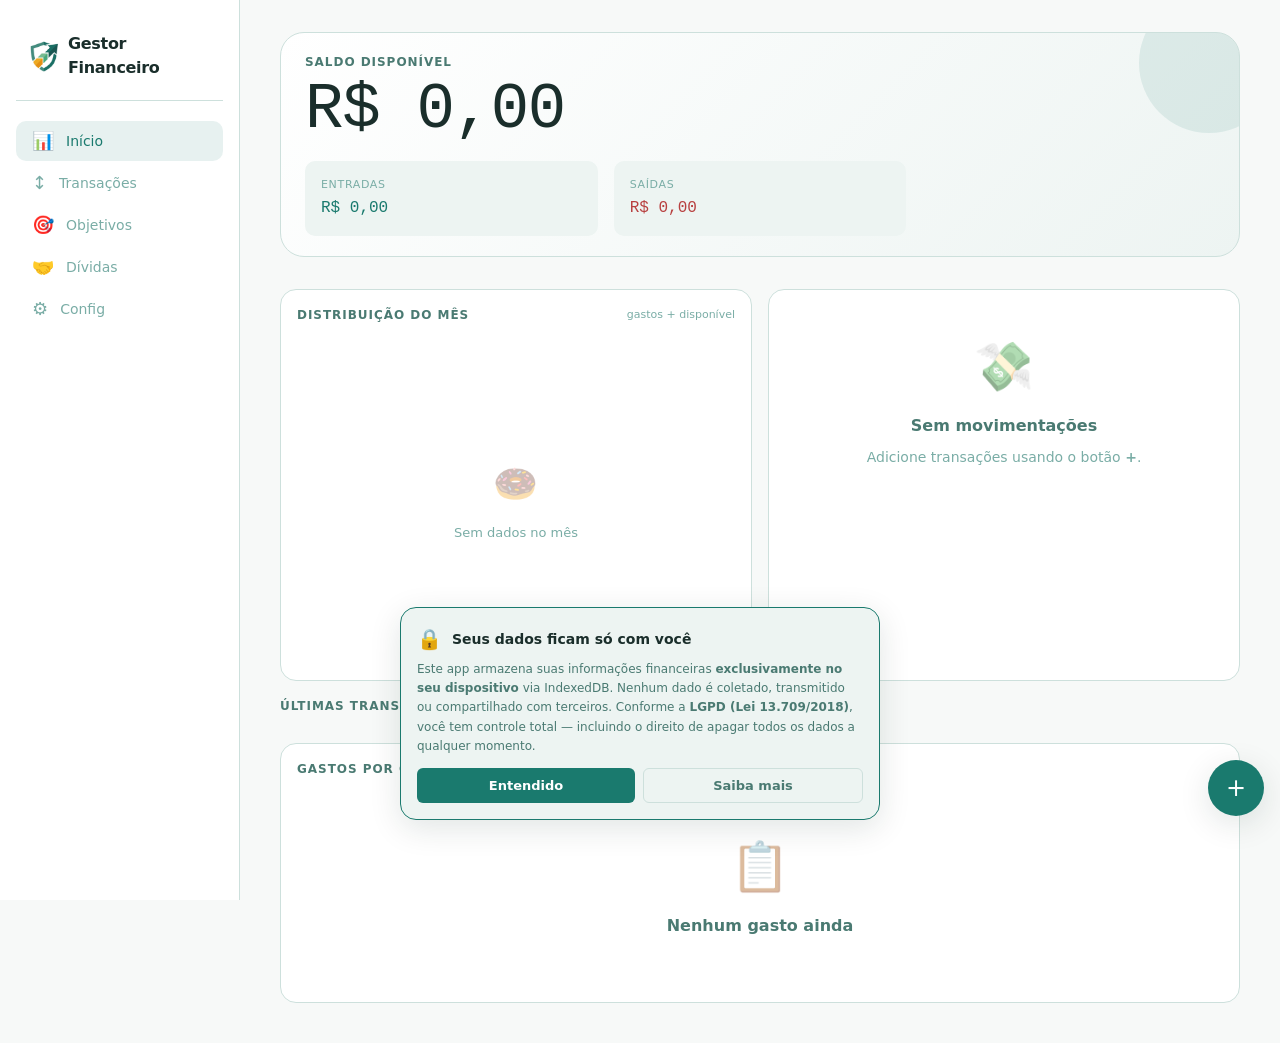
==== commit 007040dd: "Favicon e sitewebmanifest adicionado" ====
--- a/index.html
+++ b/index.html
@@ -14,6 +14,9 @@
   <meta name="format-detection" content="telephone=no">
 
   <!-- Favicon -->
+   <link rel="manifest" href="site.webmanifest">
+   <link rel="icon" type="image/png" href="assets/icon-192.png">
+   <link rel="apple-touch-icon" href="assets/icon-192.png">
   <link rel="icon" href="[data-uri]">
 
   <title>Gestor Financeiro</title>
@@ -399,6 +402,7 @@
       <div class="form-group">
         <label class="form-label" for="txDate">Data</label>
         <input type="date" class="form-control" id="txDate">
+        <span class="form-error" id="txDateError">Data inválida.</span>
       </div>
 
       <button class="btn btn--primary mt-4" id="saveTxBtn">Salvar transação</button>
--- a/css/tokens.css
+++ b/css/tokens.css
@@ -140,7 +140,7 @@
 
 /* ── AUTO (SYSTEM PREFERENCE) ────────────────────────────────── */
 @media (prefers-color-scheme: light) {
-  :root:not([data-theme="dark"]) {
+  :root:not([data-theme="dark"]):not([data-theme="light"]) {
     --clr-bg:          #f7f9f8;
     --clr-surface:     #ffffff;
     --clr-surface-2:   #edf4f2;
--- a/css/base.css
+++ b/css/base.css
@@ -228,7 +228,7 @@
   .bottom-nav {
     position: fixed;
     left: 0; top: 0; bottom: 0; right: auto;
-    width: 220px;
+    width: 240px;
     height: 100vh;
     height: 100dvh;
     flex-direction: column;
@@ -236,7 +236,7 @@
     justify-content: flex-start;
     border-top: none;
     border-right: 1px solid var(--clr-border);
-    padding: var(--sp-6) var(--sp-3) var(--sp-6);
+    padding: var(--sp-6) var(--sp-4) var(--sp-6);
   }
 
   .bottom-nav__brand {
@@ -244,7 +244,7 @@
     align-items: center;
     gap: var(--sp-2);
     font-weight: 700;
-    font-size: .9375rem;
+    font-size: 1rem;
     letter-spacing: -.02em;
     padding: var(--sp-2) var(--sp-3);
     margin-bottom: var(--sp-5);
@@ -252,12 +252,16 @@
     padding-bottom: var(--sp-5);
   }
 
+  .bottom-nav__brand-icon {
+    width: 40px; height: 40px;
+  }
+
   .bottom-nav__item {
     flex: none;
     flex-direction: row;
     justify-content: flex-start;
     gap: var(--sp-3);
-    padding: 10px var(--sp-3);
+    padding: 11px var(--sp-4);
     border-radius: var(--r-md);
     font-size: .875rem;
     letter-spacing: 0;
@@ -273,17 +277,17 @@
   .bottom-nav__icon { font-size: 18px; }
 
   .main-content {
-    margin-left: 220px;
-    max-width: 900px;
-    padding: var(--sp-8) var(--sp-8) var(--sp-8);
+    margin-left: 240px;
+    max-width: 1200px;
+    padding: var(--sp-8) var(--sp-10) calc(var(--sp-10) + env(safe-area-inset-bottom, 0px));
   }
 
   .balance-hero {
-    padding: var(--sp-6) var(--sp-8);
+    padding: var(--sp-8) var(--sp-10);
   }
 
   .balance-hero__amount {
-    font-size: 3rem;
+    font-size: 3.5rem;
   }
 
   .fab {
@@ -293,7 +297,7 @@
 
   .lgpd-banner {
     bottom: var(--sp-4);
-    left: 240px;
+    left: 260px;
     right: var(--sp-4);
   }
 }
--- a/css/app.css
+++ b/css/app.css
@@ -1059,4 +1059,96 @@
 .theme-btn:hover:not(.is-active) {
   background: var(--clr-surface-2);
   color: var(--clr-text);
+}
+
+/* ============================================================
+   DESKTOP RESPONSIVE (min-width: 768px)
+   Multi-column grids + larger icons + better horizontal density.
+   ============================================================ */
+@media (min-width: 768px) {
+  /* Balance hero: 3 stats columns */
+  .balance-hero__stats {
+    grid-template-columns: repeat(3, 1fr);
+    gap: var(--sp-4);
+  }
+  .balance-stat { padding: var(--sp-4); }
+
+  /* Dashboard: 2-column grid. Balance hero + section header + recent tx span full width;
+     donut card + category card sit side-by-side. Only when active. */
+  #page-dashboard.is-active {
+    display: grid;
+    grid-template-columns: 1fr 1fr;
+    gap: var(--sp-4);
+    align-items: stretch;
+  }
+  /* Layout order on desktop:
+     1: balance-hero (full)   2: donutCard   3: recentTxCard   4: section header   5: category card (full) */
+  #page-dashboard.is-active > .balance-hero { order: 1; grid-column: 1 / -1; }
+  #page-dashboard.is-active > #donutCard     { order: 2; margin-bottom: 0; }
+  #page-dashboard.is-active > #recentTxCard  { order: 3; margin-bottom: 0; }
+  #page-dashboard.is-active > .section-header { order: 4; grid-column: 1 / -1; }
+  #page-dashboard.is-active > .card:not(#donutCard):not(#recentTxCard) { order: 5; grid-column: 1 / -1; margin-bottom: 0; }
+
+  /* Donut chart bigger on desktop */
+  .donut-wrap { min-height: 280px; }
+  .donut-center-label__pct { font-size: 2rem; }
+
+  /* Transaction item icon larger */
+  .tx-item__icon { width: 48px; height: 48px; font-size: 22px; }
+
+  /* Objetivos: 2-column grid (needs wrapper class) */
+  #goalsList {
+    display: grid;
+    grid-template-columns: repeat(2, 1fr);
+    gap: var(--sp-4);
+    align-items: start;
+  }
+  #goalsList > .goal-card,
+  #goalsList > .empty-state {
+    grid-column: span 1;
+    margin-bottom: 0;
+  }
+  #goalsList > .empty-state { grid-column: 1 / -1; }
+
+  /* Dívidas: 2-column grid */
+  #debtsList {
+    display: grid;
+    grid-template-columns: repeat(2, 1fr);
+    gap: var(--sp-4);
+    align-items: start;
+  }
+  #debtsList > .debt-item,
+  #debtsList > .empty-state {
+    grid-column: span 1;
+    margin-bottom: 0;
+  }
+  #debtsList > .empty-state { grid-column: 1 / -1; }
+
+  /* Theme toggle buttons larger */
+  .theme-btn { padding: var(--sp-4) var(--sp-3); }
+  .theme-btn__icon { font-size: 24px; }
+
+  /* Backup buttons larger */
+  .backup-btn__icon { font-size: 32px; }
+
+  /* Config logo bigger */
+  .config-logo { max-width: 360px; }
+
+  /* Confirm dialog centered & wider */
+  .confirm-dialog__box { max-width: 420px; }
+
+  /* Drawer centered on desktop */
+  .drawer { max-width: 520px; }
+
+  /* Recent transactions list: horizontal pairs */
+  #recentTxCard { margin-bottom: var(--sp-4); }
+}
+
+/* Larger desktop: 3-column grid for goals/debts on wide screens */
+@media (min-width: 1200px) {
+  #goalsList { grid-template-columns: repeat(3, 1fr); }
+  #debtsList { grid-template-columns: repeat(3, 1fr); }
+  .balance-hero__amount { font-size: 4rem; }
+  .donut-wrap { min-height: 320px; }
+  .tx-item__icon { width: 52px; height: 52px; font-size: 24px; }
 }
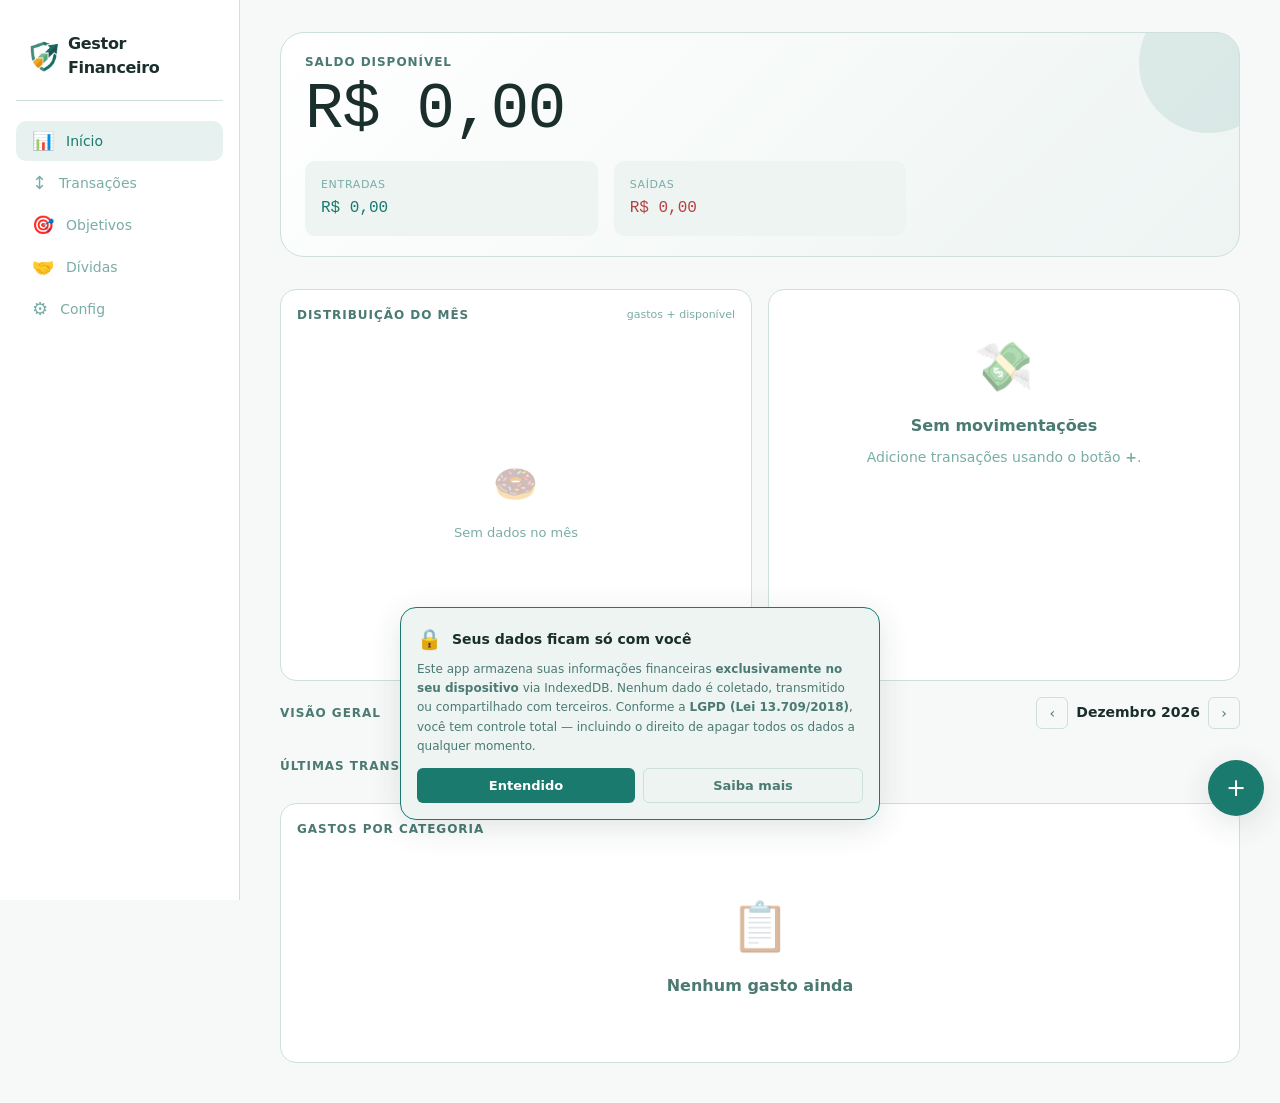
==== commit cf6a573a: "Correção de bugs 2, filtrosde categoria, verificação errada de dados" ====
--- a/index.html
+++ b/index.html
@@ -105,6 +105,15 @@
 
       <!-- ======== PAGE: DASHBOARD ======== -->
       <section class="page is-active fade-in" id="page-dashboard" aria-label="Dashboard">
+        <div class="section-header">
+          <h2 class="section-title" style="margin:0">Visão geral</h2>
+          <div class="top-header__month-nav" aria-label="Navegação mensal">
+            <button class="month-nav__btn" id="prevMonthBtnDash" aria-label="Mês anterior">‹</button>
+            <span class="month-nav__label" id="monthLabelDash" aria-live="polite">Mês</span>
+            <button class="month-nav__btn" id="nextMonthBtnDash" aria-label="Próximo mês">›</button>
+          </div>
+        </div>
+
         <div class="balance-hero" id="balanceHero">
           <p class="balance-hero__label">Saldo disponível</p>
           <p class="balance-hero__amount" id="balanceAmount" aria-live="polite" aria-atomic="true">R$ 0,00</p>
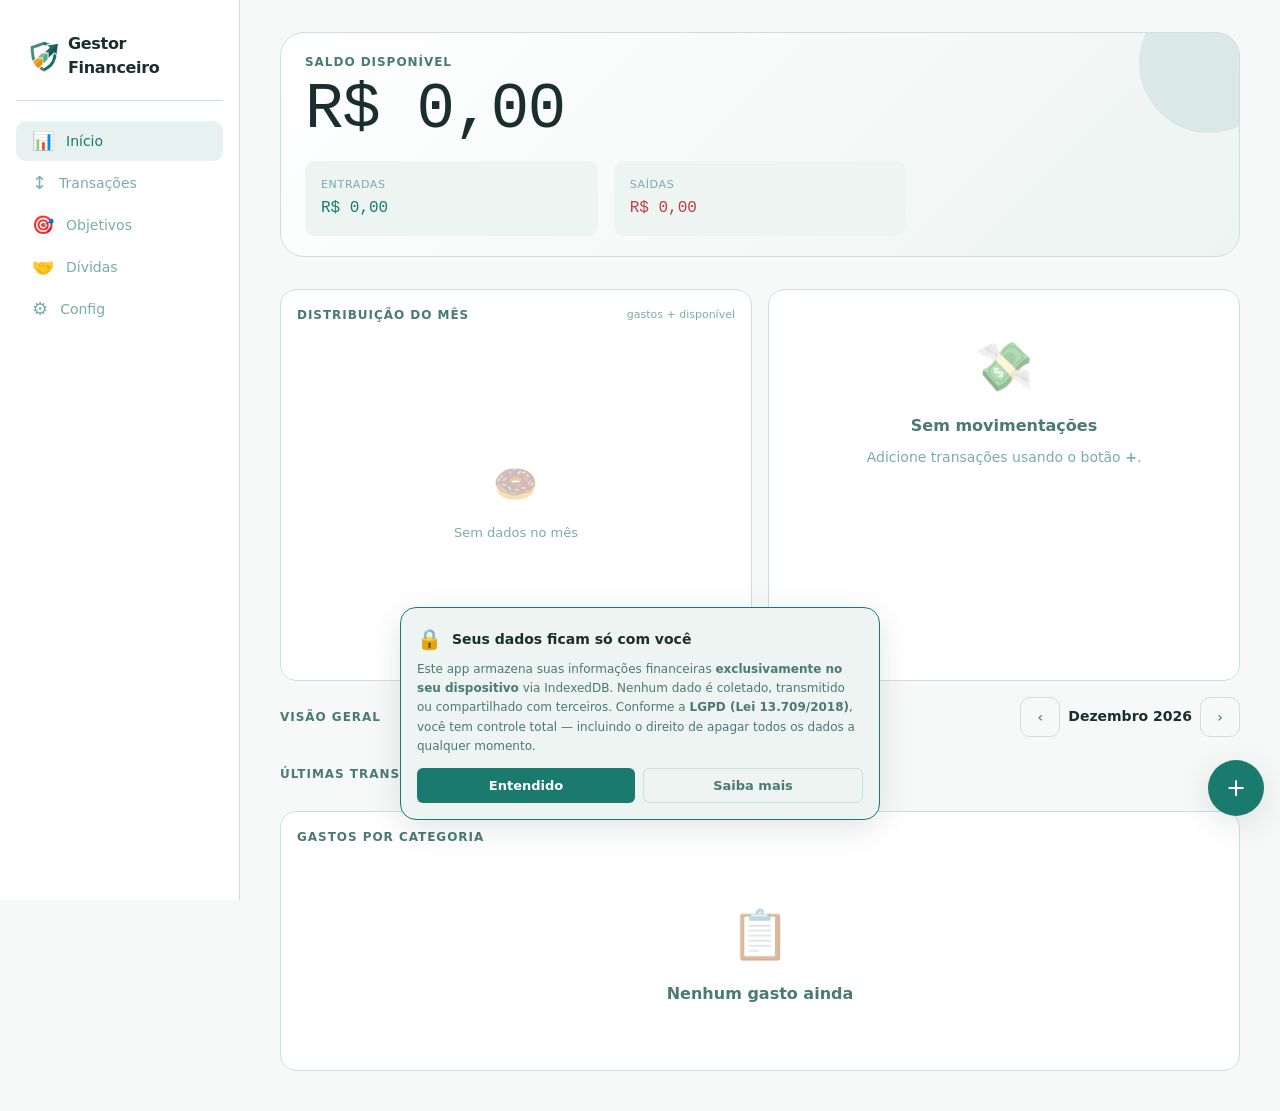
==== commit 9f17798b: "Correção de bugs 3, filtros de categoria, verificação errada de dados" ====
--- a/index.html
+++ b/index.html
@@ -305,7 +305,7 @@
             <label class="backup-btn" for="importInput" style="cursor:pointer">
               <span class="backup-btn__icon">📥</span>
               <span>Importar JSON</span>
-              <input type="file" id="importInput" accept=".json" style="display:none" aria-label="Importar arquivo de backup">
+              <input type="file" id="importInput" accept=".json,application/json" style="opacity:0;position:absolute;pointer-events:none;width:0;height:0" aria-label="Importar arquivo de backup">
             </label>
           </div>
         </div>
--- a/css/base.css
+++ b/css/base.css
@@ -113,6 +113,31 @@
   min-width: 100px;
   text-align: center;
   font-variant-numeric: tabular-nums;
+}
+
+/* Hide month nav buttons on mobile (except in top-header which is mobile-only) */
+.section-header .month-nav__btn {
+  display: none;
+}
+
+@media (min-width: 768px) {
+  .section-header .month-nav__btn {
+    display: flex;
+    width: 40px;
+    height: 40px;
+    border-radius: var(--r-md);
+    border: 1px solid var(--clr-border);
+    background: transparent;
+    color: var(--clr-accent);
+    transition: background var(--t-fast), border-color var(--t-fast);
+  }
+  .section-header .month-nav__btn:hover {
+    background: rgba(45, 212, 168, 0.05);
+    border-color: var(--clr-accent);
+  }
+  .section-header .month-nav__btn:active {
+    background: rgba(45, 212, 168, 0.1);
+  }
 }
 
 /* MAIN CONTENT AREA */
